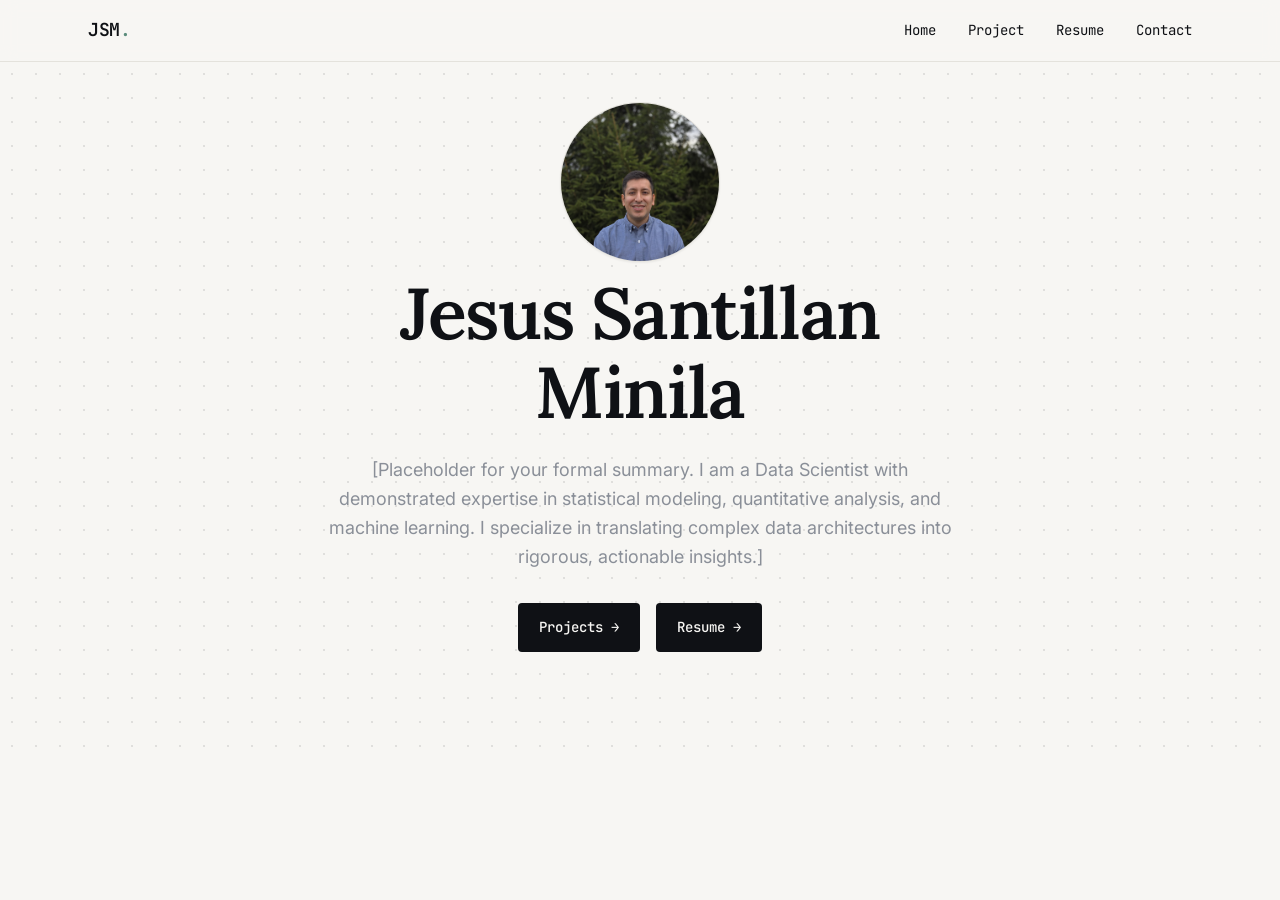
==== index.html @ cb958867 "css changes and general progress" ====
<!DOCTYPE html>
<html lang="en">
<head>
  <meta charset="UTF-8">
  <meta name="viewport" content="width=device-width, initial-scale=1.0">
  <title>Data Science Portfolio | [Your Name]</title>
  
  <link rel="stylesheet" href="style.css">
</head>
<body>

  <header class="site-header">
    <div class="container">
      <nav class="nav">
        <a href="#home" class="nav-logo">JSM<span class="blink">.</span></a>
        
        <div class="nav-links">
          <a href="#home">Home</a>
          <a href="#project">Project</a>
          <a href="#resume">Resume</a>
          <a href="#contact">Contact</a>
        </div>
        
        <button class="nav-toggle" aria-label="Toggle menu">Menu</button>
      </nav>
    </div>
  </header>

  <main>
    <section id="home" class="section bg-grid hero" style="padding-top: 2.5rem;">
      <div class="container container--prose text-center">
        
        <div>
          <img 
            src="assets/display_picture.jpg" 
            alt="Professional portrait of Jesus Santillan Minila" 
            style="border-radius: 50%; object-position: 50% 80%; border: var(--border-width) solid var(--color-border); width: 160px; height: 160px; object-fit: cover; margin: 0 auto; box-shadow: var(--shadow-sm);"
          />
        </div>

        <div class="stack stack--sm mt-2">
          
          <h1>Jesus Santillan Minila</h1>
          
          <p class="hero-sub text-center" style="margin-inline: auto;">
            [Placeholder for your formal summary. I am a Data Scientist with demonstrated expertise in statistical modeling, quantitative analysis, and machine learning. I specialize in translating complex data architectures into rigorous, actionable insights.]
          </p>
        </div>
        
        <div class="hero-actions" style="justify-content: center;">
          <a href="#project" class="btn btn-primary">Projects</a>
          <a href="#resume" class="btn btn-primary">Resume</a>
        </div>

      </div>
    </section>
  </main>

</body>
</html>
---- style.css ----
/* ==========================================================================
   PORTFOLIO STYLESHEET — Data Scientist Edition
   ==========================================================================
   Design language: a page that reads like an annotated notebook —
   dot-grid texture, mono "# comment" section labels, tabular-figure
   stat blocks. Built to be extended; everything is driven by the
   custom properties below.
   ========================================================================== */

/* --------------------------------------------------------------------------
   1. FONTS
   -------------------------------------------------------------------------- */
@import url('https://fonts.googleapis.com/css2?family=Lora:wght@400;500;600;700&family=Inter:wght@400;500;600;700&family=JetBrains+Mono:wght@400;500;600;700&display=swap');

/* --------------------------------------------------------------------------
   2. DESIGN TOKENS
   -------------------------------------------------------------------------- */
:root {
  /* Color palette */
  --color-ink: #0F1115;          /* primary text / dark backgrounds */
  --color-ink-soft: #1B1E24;     /* secondary dark surface */
  --color-paper: #F7F6F3;        /* primary light background */
  --color-paper-dim: #EFEDE7;    /* secondary light surface */
  --color-sage: #5B8C7B;         /* primary accent — terminal green, muted */
  --color-sage-dim: #44685B;     /* sage, darker, for text-on-light use */
  --color-rust: #C9683B;         /* secondary accent — used sparingly */
  --color-muted: #8A8F98;        /* secondary / caption text */
  --color-border: #E4E2DC;       /* hairlines on light surfaces */
  --color-border-dark: #2B2F37;  /* hairlines on dark surfaces */
  --color-white: #FFFFFF;

  /* Semantic color aliases */
  --color-bg: var(--color-paper);
  --color-bg-alt: var(--color-paper-dim);
  --color-bg-inverse: var(--color-ink);
  --color-text: var(--color-ink);
  --color-text-inverse: var(--color-paper);
  --color-text-muted: var(--color-muted);
  --color-accent: var(--color-sage);
  --color-accent-strong: var(--color-sage-dim);
  --color-highlight: var(--color-rust);
  --color-link: var(--color-sage-dim);
  --color-link-hover: var(--color-rust);

  /* Typography */
  --font-display: 'Lora', Georgia, 'Times New Roman', serif;
  --font-body: 'Inter', -apple-system, BlinkMacSystemFont, 'Segoe UI', sans-serif;
  --font-mono: 'JetBrains Mono', 'SFMono-Regular', Consolas, 'Liberation Mono', monospace;

  /* Type scale (fluid, clamps between mobile/desktop) */
  --fs-xs: 0.75rem;
  --fs-sm: 0.875rem;
  --fs-base: 1rem;
  --fs-md: 1.125rem;
  --fs-lg: clamp(1.25rem, 1.1rem + 0.6vw, 1.5rem);
  --fs-xl: clamp(1.75rem, 1.4rem + 1.5vw, 2.25rem);
  --fs-2xl: clamp(2.25rem, 1.7rem + 2.5vw, 3.25rem);
  --fs-3xl: clamp(2.75rem, 2rem + 4vw, 4.5rem);

  --lh-tight: 1.1;
  --lh-snug: 1.3;
  --lh-normal: 1.6;
  --lh-relaxed: 1.8;

  --ls-tight: -0.02em;
  --ls-normal: 0;
  --ls-wide: 0.06em;
  --ls-wider: 0.12em;

  /* Spacing scale */
  --space-1: 0.25rem;
  --space-2: 0.5rem;
  --space-3: 0.75rem;
  --space-4: 1rem;
  --space-5: 1.5rem;
  --space-6: 2rem;
  --space-7: 3rem;
  --space-8: 4rem;
  --space-9: 6rem;
  --space-10: 8rem;

  /* Layout */
  --measure-prose: 42rem;       /* ~680px reading column */
  --measure-wide: 72rem;        /* wide section container */
  --radius-sm: 4px;
  --radius-md: 8px;
  --radius-pill: 999px;
  --border-width: 1px;

  /* Motion */
  --ease-out: cubic-bezier(0.16, 1, 0.3, 1);
  --duration-fast: 150ms;
  --duration-base: 250ms;
  --duration-slow: 450ms;

  /* Shadow */
  --shadow-sm: 0 1px 2px rgba(15, 17, 21, 0.06);
  --shadow-md: 0 4px 16px rgba(15, 17, 21, 0.08);
  --shadow-lg: 0 12px 40px rgba(15, 17, 21, 0.12);

  /* Dot-grid texture (graph-paper signature motif) */
  --dot-grid: radial-gradient(circle, rgba(15, 17, 21, 0.10) 1px, transparent 1px);
  --dot-grid-size: 24px;
  --dot-grid-inverse: radial-gradient(circle, rgba(247, 246, 243, 0.14) 1px, transparent 1px);
}

/* --------------------------------------------------------------------------
   3. RESET
   -------------------------------------------------------------------------- */
*, *::before, *::after {
  box-sizing: border-box;
}

* {
  margin: 0;
}

html {
  -webkit-text-size-adjust: 100%;
  scroll-behavior: smooth;
}

@media (prefers-reduced-motion: reduce) {
  html {
    scroll-behavior: auto;
  }
  *, *::before, *::after {
    animation-duration: 0.01ms !important;
    animation-iteration-count: 1 !important;
    transition-duration: 0.01ms !important;
    scroll-behavior: auto !important;
  }
}

body {
  min-height: 100vh;
  font-family: var(--font-body);
  font-size: var(--fs-base);
  line-height: var(--lh-normal);
  color: var(--color-text);
  background-color: var(--color-bg);
  -webkit-font-smoothing: antialiased;
}

img, picture, svg, video {
  display: block;
  max-width: 100%;
}

input, button, textarea, select {
  font: inherit;
  color: inherit;
}

button {
  cursor: pointer;
  background: none;
  border: none;
}

a {
  color: var(--color-link);
  text-decoration: none;
}

ul, ol {
  list-style: none;
}

table {
  border-collapse: collapse;
  width: 100%;
}

/* --------------------------------------------------------------------------
   4. TYPOGRAPHY
   -------------------------------------------------------------------------- */
h1, h2, h3, h4, h5, h6 {
  font-family: var(--font-display);
  font-weight: 600;
  line-height: var(--lh-tight);
  letter-spacing: var(--ls-tight);
  color: var(--color-text);
  text-wrap: balance;
}

h1 { font-size: var(--fs-3xl); }
h2 { font-size: var(--fs-2xl); }
h3 { font-size: var(--fs-xl); }
h4 { font-size: var(--fs-lg); font-family: var(--font-body); font-weight: 600; }
h5, h6 { font-size: var(--fs-md); font-family: var(--font-body); font-weight: 600; }

p {
  max-width: var(--measure-prose);
  color: var(--color-text);
}

p + p {
  margin-top: var(--space-4);
}

.text-muted { color: var(--color-text-muted); }
.text-accent { color: var(--color-accent-strong); }

/* Mono utility text — labels, captions, stats, nav */
.mono,
.eyebrow,
.stat-label,
.tag,
code, pre, kbd, samp {
  font-family: var(--font-mono);
}

code, kbd, samp {
  font-size: 0.9em;
  background: var(--color-bg-alt);
  border: var(--border-width) solid var(--color-border);
  border-radius: var(--radius-sm);
  padding: 0.15em 0.4em;
}

pre {
  background: var(--color-ink);
  color: var(--color-paper);
  padding: var(--space-5);
  border-radius: var(--radius-md);
  overflow-x: auto;
  font-size: var(--fs-sm);
  line-height: var(--lh-relaxed);
}

pre code {
  background: none;
  border: none;
  padding: 0;
  color: inherit;
}

/* "# comment" style section label — the signature device.
   Reads like a code comment introducing the block below it. */
.eyebrow {
  display: inline-flex;
  align-items: center;
  gap: var(--space-2);
  font-size: var(--fs-sm);
  font-weight: 500;
  letter-spacing: var(--ls-wide);
  color: var(--color-accent-strong);
  margin-bottom: var(--space-3);
}

.eyebrow::before {
  content: "#";
  color: var(--color-muted);
  font-weight: 400;
}

a {
  transition: color var(--duration-fast) var(--ease-out);
}

a:hover {
  color: var(--color-link-hover);
}

a:focus-visible,
button:focus-visible,
input:focus-visible,
textarea:focus-visible,
[tabindex]:focus-visible {
  outline: 2px solid var(--color-accent-strong);
  outline-offset: 3px;
  border-radius: var(--radius-sm);
}

/* Inline text link with animated underline */
.link-underline {
  position: relative;
  color: var(--color-text);
  background-image: linear-gradient(var(--color-accent), var(--color-accent));
  background-size: 0% 1px;
  background-position: 0 100%;
  background-repeat: no-repeat;
  padding-bottom: 2px;
  transition: background-size var(--duration-base) var(--ease-out);
}

.link-underline:hover {
  background-size: 100% 1px;
  color: var(--color-text);
}

/* --------------------------------------------------------------------------
   5. LAYOUT PRIMITIVES
   -------------------------------------------------------------------------- */
.container {
  width: 100%;
  max-width: var(--measure-wide);
  margin-inline: auto;
  padding-inline: var(--space-5);
}

.container--prose {
  max-width: var(--measure-prose);
}

.section {
  padding-block: var(--space-9);
}

.section--tight {
  padding-block: var(--space-7);
}

.section--alt {
  background-color: var(--color-bg-alt);
}

.section--inverse {
  background-color: var(--color-bg-inverse);
  color: var(--color-text-inverse);
}

.section--inverse h1,
.section--inverse h2,
.section--inverse h3,
.section--inverse h4 {
  color: var(--color-text-inverse);
}

.section--inverse .eyebrow {
  color: var(--color-accent);
}

.section--inverse a {
  color: var(--color-accent);
}

.section--inverse a:hover {
  color: var(--color-rust);
}

/* Dot-grid texture, the recurring "graph paper" motif.
   Apply to a section to give it the notebook backdrop. */
.bg-grid {
  background-image: var(--dot-grid);
  background-size: var(--dot-grid-size) var(--dot-grid-size);
}

.bg-grid.section--inverse {
  background-image: var(--dot-grid-inverse);
}

.stack > * + * {
  margin-top: var(--space-5);
}

.stack--sm > * + * { margin-top: var(--space-3); }
.stack--lg > * + * { margin-top: var(--space-7); }

.cluster {
  display: flex;
  flex-wrap: wrap;
  align-items: center;
  gap: var(--space-3);
}

.grid {
  display: grid;
  gap: var(--space-6);
}

.grid--2 { grid-template-columns: repeat(2, 1fr); }
.grid--3 { grid-template-columns: repeat(3, 1fr); }
.grid--4 { grid-template-columns: repeat(4, 1fr); }

@media (max-width: 900px) {
  .grid--3, .grid--4 { grid-template-columns: repeat(2, 1fr); }
}

@media (max-width: 600px) {
  .grid--2, .grid--3, .grid--4 { grid-template-columns: 1fr; }
}

/* --------------------------------------------------------------------------
   6. NAVIGATION
   -------------------------------------------------------------------------- */
.site-header {
  position: sticky;
  top: 0;
  z-index: 50;
  background-color: rgba(247, 246, 243, 0.88);
  backdrop-filter: blur(8px);
  border-bottom: var(--border-width) solid var(--color-border);
}

.nav {
  display: flex;
  align-items: center;
  justify-content: space-between;
  padding-block: var(--space-4);
}

.nav-logo {
  font-family: var(--font-mono);
  font-weight: 600;
  font-size: var(--fs-md);
  color: var(--color-text);
  letter-spacing: var(--ls-tight);
}

.nav-logo .blink {
  color: var(--color-accent);
}

.nav-links {
  display: flex;
  gap: var(--space-6);
  font-family: var(--font-mono);
  font-size: var(--fs-sm);
}

.nav-links a {
  color: var(--color-text);
  position: relative;
}

.nav-links a::before {
  content: "";
  position: absolute;
  left: 0;
  bottom: -4px;
  width: 0;
  height: 2px;
  background: var(--color-accent);
  transition: width var(--duration-base) var(--ease-out);
}

.nav-links a:hover::before {
  width: 100%;
}

.nav-toggle {
  display: none;
}

@media (max-width: 700px) {
  .nav-links {
    display: none;
  }
  .nav-toggle {
    display: inline-flex;
  }
}

/* --------------------------------------------------------------------------
   7. HERO
   -------------------------------------------------------------------------- */
.hero {
  padding-block: var(--space-10) var(--space-9);
  position: relative;
}

.hero-kicker {
  font-family: var(--font-mono);
  font-size: var(--fs-sm);
  letter-spacing: var(--ls-wide);
  color: var(--color-accent-strong);
}

.hero h1 {
  margin-top: var(--space-3);
  max-width: 18ch;
}

.hero-sub {
  margin-top: var(--space-5);
  font-size: var(--fs-md);
  color: var(--color-text-muted);
  max-width: var(--measure-prose);
}

.hero-actions {
  margin-top: var(--space-6);
  display: flex;
  gap: var(--space-4);
  flex-wrap: wrap;
}

/* --------------------------------------------------------------------------
   8. BUTTONS
   -------------------------------------------------------------------------- */
.btn {
  display: inline-flex;
  align-items: center;
  gap: var(--space-2);
  font-family: var(--font-mono);
  font-size: var(--fs-sm);
  font-weight: 500;
  letter-spacing: var(--ls-normal);
  padding: 0.75rem 1.25rem;
  border-radius: var(--radius-sm);
  border: var(--border-width) solid transparent;
  transition: transform var(--duration-fast) var(--ease-out),
              background-color var(--duration-fast) var(--ease-out),
              border-color var(--duration-fast) var(--ease-out),
              color var(--duration-fast) var(--ease-out);
}

.btn:active {
  transform: translateY(1px);
}

.btn-primary {
  background-color: var(--color-ink);
  color: var(--color-paper);
}

.btn-primary:hover {
  background-color: var(--color-sage-dim);
  color: var(--color-paper);
}

.btn-outline {
  background-color: transparent;
  border-color: var(--color-border);
  color: var(--color-text);
}

.btn-outline:hover {
  border-color: var(--color-accent-strong);
  color: var(--color-accent-strong);
}

.btn::after {
  content: "→";
  transition: transform var(--duration-fast) var(--ease-out);
}

.btn:hover::after {
  transform: translateX(3px);
}

/* --------------------------------------------------------------------------
   9. STAT BLOCKS (terminal-output style)
   -------------------------------------------------------------------------- */
.stat-grid {
  display: grid;
  grid-template-columns: repeat(auto-fit, minmax(140px, 1fr));
  gap: var(--space-6);
  border-top: var(--border-width) solid var(--color-border);
  border-bottom: var(--border-width) solid var(--color-border);
  padding-block: var(--space-6);
}

.stat {
  display: flex;
  flex-direction: column;
  gap: var(--space-1);
}

.stat-value {
  font-family: var(--font-mono);
  font-size: var(--fs-xl);
  font-weight: 600;
  font-variant-numeric: tabular-nums;
  color: var(--color-text);
}

.stat-value .unit {
  font-size: 0.55em;
  color: var(--color-muted);
  margin-left: 0.2em;
}

.stat-label {
  font-size: var(--fs-xs);
  letter-spacing: var(--ls-wide);
  color: var(--color-text-muted);
  text-transform: uppercase;
}

/* --------------------------------------------------------------------------
   10. CARDS (projects / writing)
   -------------------------------------------------------------------------- */
.card {
  display: flex;
  flex-direction: column;
  background-color: var(--color-white);
  border: var(--border-width) solid var(--color-border);
  border-radius: var(--radius-md);
  padding: var(--space-6);
  transition: transform var(--duration-base) var(--ease-out),
              box-shadow var(--duration-base) var(--ease-out),
              border-color var(--duration-base) var(--ease-out);
}

.card:hover {
  transform: translateY(-4px);
  box-shadow: var(--shadow-md);
  border-color: var(--color-accent);
}

.card-eyebrow {
  font-family: var(--font-mono);
  font-size: var(--fs-xs);
  color: var(--color-muted);
  letter-spacing: var(--ls-wide);
  text-transform: uppercase;
}

.card h3 {
  margin-top: var(--space-2);
  font-size: var(--fs-lg);
}

.card p {
  margin-top: var(--space-3);
  color: var(--color-text-muted);
  font-size: var(--fs-sm);
}

.card-footer {
  margin-top: var(--space-5);
  display: flex;
  align-items: center;
  justify-content: space-between;
}

.card-link {
  font-family: var(--font-mono);
  font-size: var(--fs-sm);
  font-weight: 500;
  color: var(--color-accent-strong);
}

/* Tag / pill — used for tech stacks, skills */
.tag-list {
  display: flex;
  flex-wrap: wrap;
  gap: var(--space-2);
  margin-top: var(--space-4);
}

.tag {
  font-size: var(--fs-xs);
  padding: 0.3rem 0.65rem;
  border-radius: var(--radius-pill);
  background-color: var(--color-bg-alt);
  border: var(--border-width) solid var(--color-border);
  color: var(--color-text-muted);
}

/* --------------------------------------------------------------------------
   11. TIMELINE (experience)
   -------------------------------------------------------------------------- */
.timeline {
  border-left: var(--border-width) solid var(--color-border);
  padding-left: var(--space-6);
}

.timeline-item {
  position: relative;
  padding-bottom: var(--space-7);
}

.timeline-item:last-child {
  padding-bottom: 0;
}

.timeline-item::before {
  content: "";
  position: absolute;
  left: calc(-1 * var(--space-6) - 5px);
  top: 0.4em;
  width: 9px;
  height: 9px;
  border-radius: 50%;
  background-color: var(--color-accent);
  border: 2px solid var(--color-bg);
}

.timeline-date {
  font-family: var(--font-mono);
  font-size: var(--fs-xs);
  color: var(--color-muted);
  letter-spacing: var(--ls-wide);
  text-transform: uppercase;
}

.timeline-item h3 {
  margin-top: var(--space-1);
  font-size: var(--fs-md);
}

.timeline-item h4 {
  color: var(--color-text-muted);
  font-weight: 500;
  font-size: var(--fs-sm);
  margin-top: var(--space-1);
}

.timeline-item p {
  margin-top: var(--space-3);
  font-size: var(--fs-sm);
  color: var(--color-text-muted);
}

/* --------------------------------------------------------------------------
   12. TABLE (for dataset/results display)
   -------------------------------------------------------------------------- */
.data-table {
  font-family: var(--font-mono);
  font-size: var(--fs-sm);
}

.data-table th,
.data-table td {
  text-align: left;
  padding: var(--space-3) var(--space-4);
  border-bottom: var(--border-width) solid var(--color-border);
}

.data-table th {
  color: var(--color-text-muted);
  font-weight: 500;
  letter-spacing: var(--ls-wide);
  text-transform: uppercase;
  font-size: var(--fs-xs);
}

.data-table td {
  font-variant-numeric: tabular-nums;
}

.data-table tbody tr:hover {
  background-color: var(--color-bg-alt);
}

/* --------------------------------------------------------------------------
   13. FORMS (contact)
   -------------------------------------------------------------------------- */
.field {
  display: flex;
  flex-direction: column;
  gap: var(--space-2);
}

.field label {
  font-family: var(--font-mono);
  font-size: var(--fs-xs);
  letter-spacing: var(--ls-wide);
  text-transform: uppercase;
  color: var(--color-text-muted);
}

.field input,
.field textarea {
  padding: 0.75rem 1rem;
  background-color: var(--color-white);
  border: var(--border-width) solid var(--color-border);
  border-radius: var(--radius-sm);
  font-size: var(--fs-base);
  transition: border-color var(--duration-fast) var(--ease-out);
}

.field input:focus,
.field textarea:focus {
  border-color: var(--color-accent-strong);
  outline: none;
}

.field textarea {
  min-height: 140px;
  resize: vertical;
}

/* --------------------------------------------------------------------------
   14. FOOTER
   -------------------------------------------------------------------------- */
.site-footer {
  padding-block: var(--space-7);
  border-top: var(--border-width) solid var(--color-border);
}

.footer-row {
  display: flex;
  align-items: center;
  justify-content: space-between;
  flex-wrap: wrap;
  gap: var(--space-4);
}

.footer-meta {
  font-family: var(--font-mono);
  font-size: var(--fs-xs);
  color: var(--color-text-muted);
}

.footer-links {
  display: flex;
  gap: var(--space-5);
}

.footer-links a {
  font-family: var(--font-mono);
  font-size: var(--fs-sm);
  color: var(--color-text);
}

/* --------------------------------------------------------------------------
   15. UTILITIES
   -------------------------------------------------------------------------- */
.visually-hidden {
  position: absolute;
  width: 1px;
  height: 1px;
  overflow: hidden;
  clip: rect(0 0 0 0);
  white-space: nowrap;
}

.text-center { text-align: center; }
.flex { display: flex; }
.items-center { align-items: center; }
.justify-between { justify-content: space-between; }
.gap-2 { gap: var(--space-2); }
.gap-4 { gap: var(--space-4); }
.mt-2 { margin-top: var(--space-2); }
.mt-4 { margin-top: var(--space-4); }
.mt-6 { margin-top: var(--space-6); }
.mt-8 { margin-top: var(--space-8); }

/* Simple fade/rise-in utility for scroll reveals (pair with a tiny JS
   IntersectionObserver if/when you want scroll-triggered animation). */
.reveal {
  opacity: 0;
  transform: translateY(16px);
  transition: opacity var(--duration-slow) var(--ease-out),
              transform var(--duration-slow) var(--ease-out);
}

.reveal.is-visible {
  opacity: 1;
  transform: translateY(0);
}

@media (prefers-reduced-motion: reduce) {
  .reveal {
    opacity: 1;
    transform: none;
  }
}

/* --------------------------------------------------------------------------
   16. RESPONSIVE ADJUSTMENTS
   -------------------------------------------------------------------------- */
@media (max-width: 700px) {
  .container {
    padding-inline: var(--space-4);
  }

  .section {
    padding-block: var(--space-7);
  }

  .hero {
    padding-block: var(--space-8) var(--space-7);
  }

  .footer-row {
    flex-direction: column;
    align-items: flex-start;
  }
}
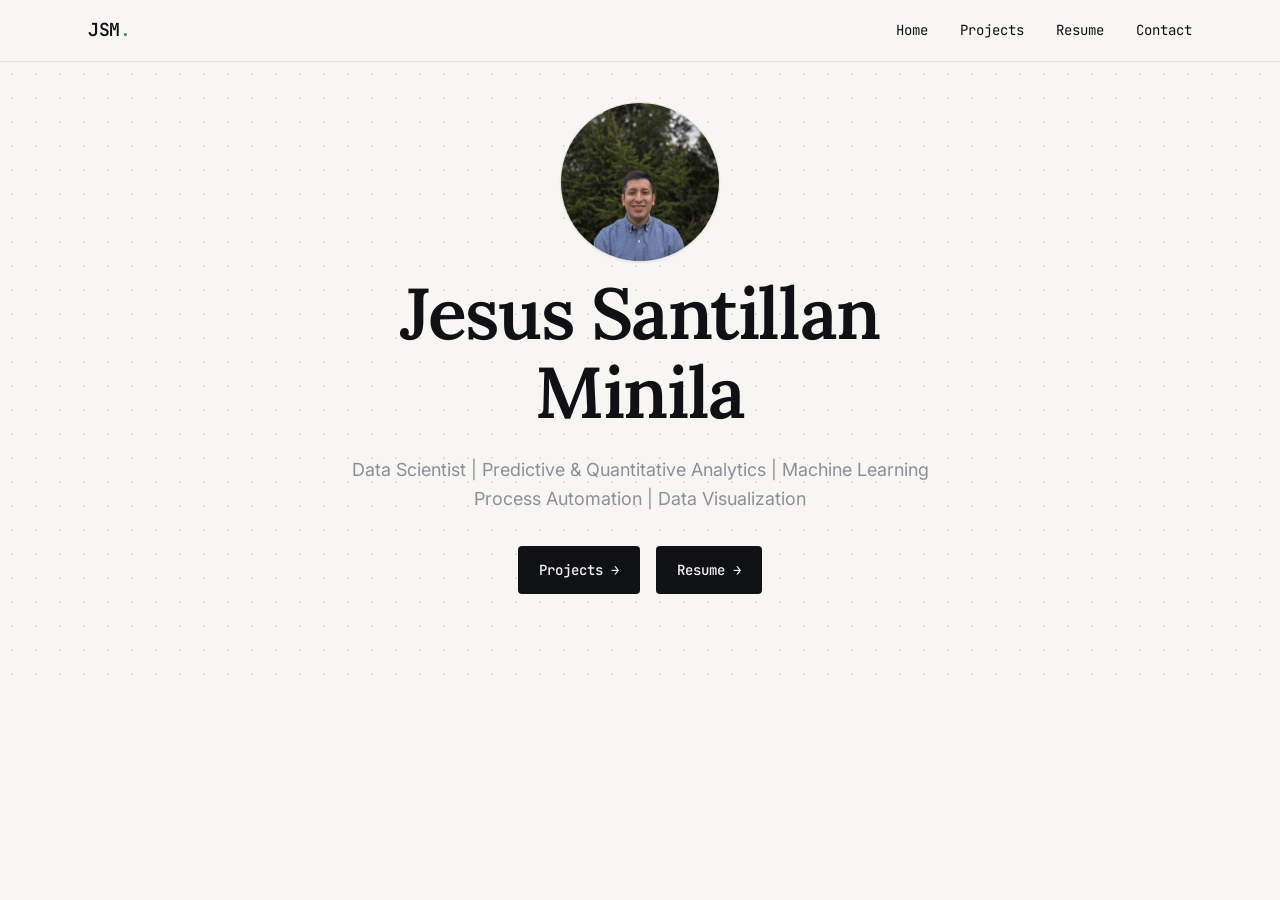
==== commit 63a60c90: "summary" ====
--- a/index.html
+++ b/index.html
@@ -16,7 +16,7 @@
         
         <div class="nav-links">
           <a href="#home">Home</a>
-          <a href="#project">Project</a>
+          <a href="#project">Projects</a>
           <a href="#resume">Resume</a>
           <a href="#contact">Contact</a>
         </div>
@@ -43,7 +43,7 @@
           <h1>Jesus Santillan Minila</h1>
           
           <p class="hero-sub text-center" style="margin-inline: auto;">
-            [Placeholder for your formal summary. I am a Data Scientist with demonstrated expertise in statistical modeling, quantitative analysis, and machine learning. I specialize in translating complex data architectures into rigorous, actionable insights.]
+            Data Scientist | Predictive & Quantitative Analytics | Machine Learning <br> Process Automation | Data Visualization
           </p>
         </div>
         
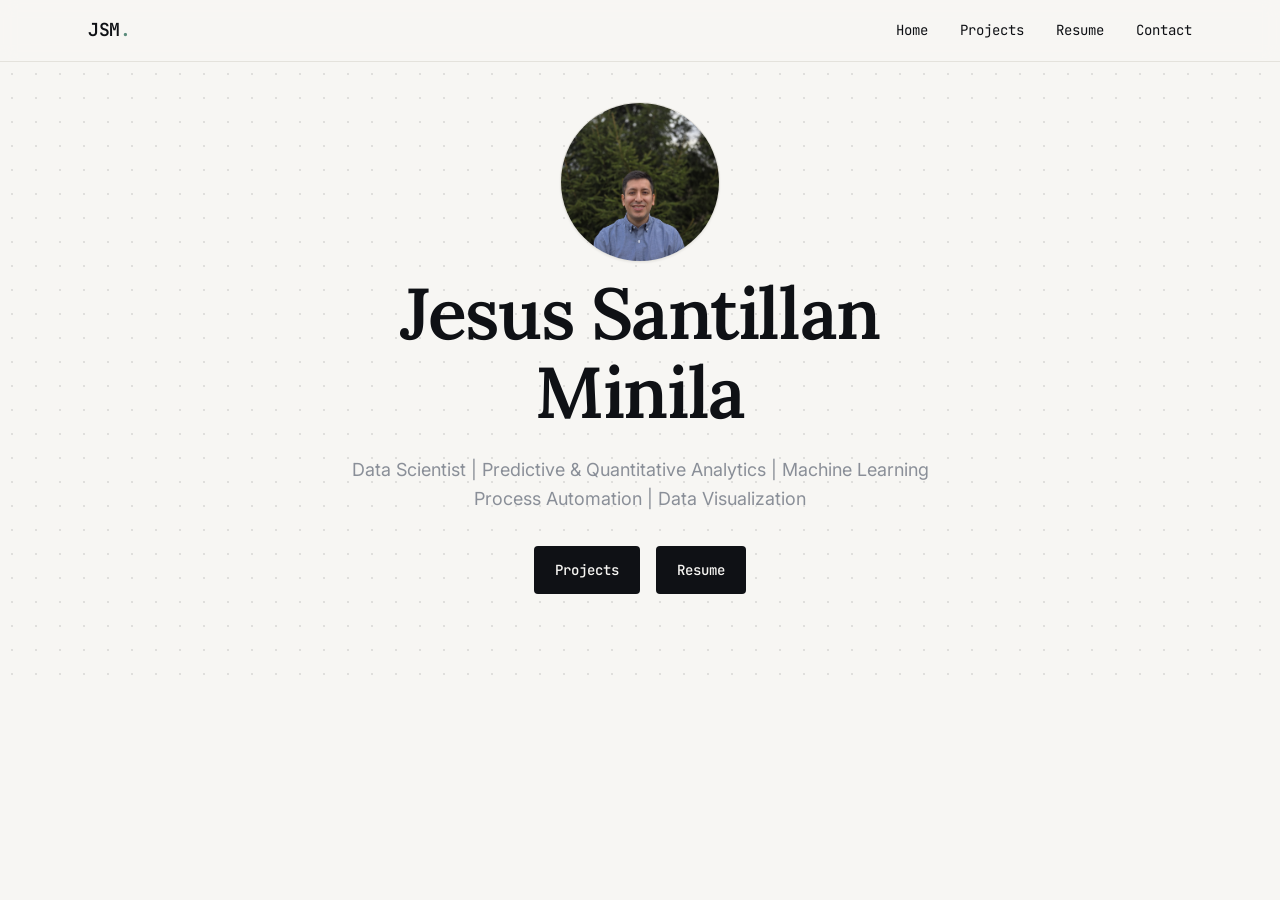
==== commit 879c32b4: "added projects tab" ====
--- a/index.html
+++ b/index.html
@@ -15,10 +15,10 @@
         <a href="#home" class="nav-logo">JSM<span class="blink">.</span></a>
         
         <div class="nav-links">
-          <a href="#home">Home</a>
-          <a href="#project">Projects</a>
+          <a href="index.html">Home</a>
+          <a href="projects.html">Projects</a>
           <a href="#resume">Resume</a>
-          <a href="#contact">Contact</a>
+          <a href="contact.html">Contact</a>
         </div>
         
         <button class="nav-toggle" aria-label="Toggle menu">Menu</button>
@@ -48,7 +48,7 @@
         </div>
         
         <div class="hero-actions" style="justify-content: center;">
-          <a href="#project" class="btn btn-primary">Projects</a>
+          <a href="projects.html" class="btn btn-primary">Projects</a>
           <a href="#resume" class="btn btn-primary">Resume</a>
         </div>
 
--- a/style.css
+++ b/style.css
@@ -532,14 +532,14 @@
   color: var(--color-accent-strong);
 }
 
-.btn::after {
+/* .btn::after {
   content: "→";
   transition: transform var(--duration-fast) var(--ease-out);
 }
 
 .btn:hover::after {
   transform: translateX(3px);
-}
+} */
 
 /* --------------------------------------------------------------------------
    9. STAT BLOCKS (terminal-output style)
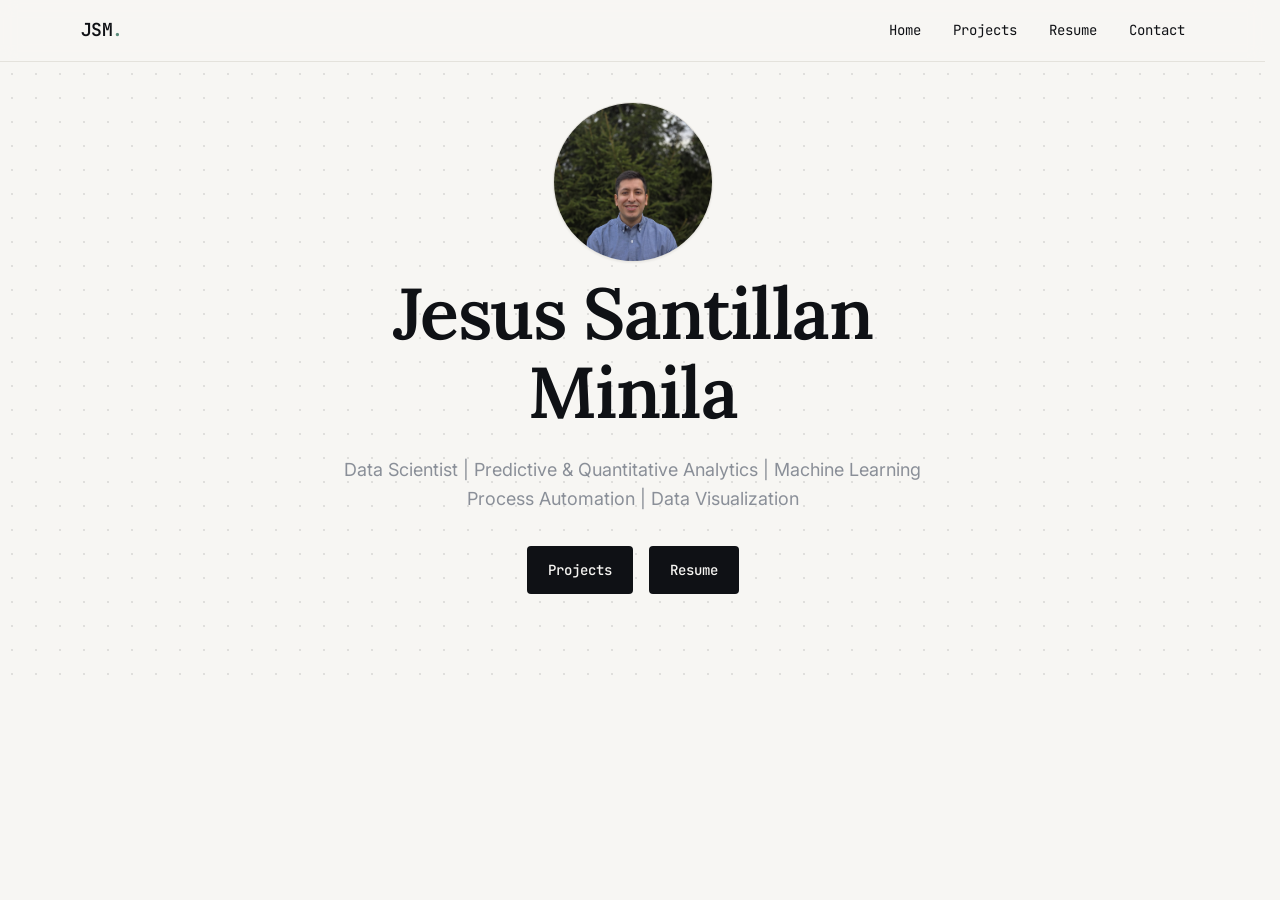
==== commit 6d1e9ed0: "adding favicon" ====
--- a/index.html
+++ b/index.html
@@ -3,21 +3,22 @@
 <head>
   <meta charset="UTF-8">
   <meta name="viewport" content="width=device-width, initial-scale=1.0">
-  <title>Data Science Portfolio | [Your Name]</title>
+  <title>Home | Jesus Santillan Minila</title>
   
   <link rel="stylesheet" href="style.css">
+  <link rel="icon" href="data:image/svg+xml,<svg xmlns='http://www.w3.org/2000/svg' viewBox='0 0 100 100'><text y='.9em' font-size='90'>Σ</text></svg>">
 </head>
 <body>
 
   <header class="site-header">
     <div class="container">
       <nav class="nav">
-        <a href="#home" class="nav-logo">JSM<span class="blink">.</span></a>
+        <a href="https://jesusasantillanminila.github.io/" class="nav-logo">JSM<span class="blink">.</span></a>
         
         <div class="nav-links">
-          <a href="index.html">Home</a>
+          <a href="https://jesusasantillanminila.github.io/">Home</a>
           <a href="projects.html">Projects</a>
-          <a href="#resume">Resume</a>
+          <a href="resume.html">Resume</a>
           <a href="contact.html">Contact</a>
         </div>
         
@@ -49,12 +50,28 @@
         
         <div class="hero-actions" style="justify-content: center;">
           <a href="projects.html" class="btn btn-primary">Projects</a>
-          <a href="#resume" class="btn btn-primary">Resume</a>
+          <a href="resume.html" class="btn btn-primary">Resume</a>
         </div>
 
       </div>
     </section>
   </main>
 
+<script>
+    const navToggle = document.querySelector('.nav-toggle');
+    const navLinks = document.querySelector('.nav-links');
+
+    navToggle.addEventListener('click', () => {
+      navLinks.classList.toggle('is-open');
+      
+      // Optional: Update the text so it says "Close" when open
+      if (navLinks.classList.contains('is-open')) {
+        navToggle.textContent = 'Close';
+      } else {
+        navToggle.textContent = 'Menu';
+      }
+    });
+  </script>
+
 </body>
 </html>
--- a/style.css
+++ b/style.css
@@ -118,6 +118,7 @@
 html {
   -webkit-text-size-adjust: 100%;
   scroll-behavior: smooth;
+  scrollbar-gutter: stable;
 }
 
 @media (prefers-reduced-motion: reduce) {
@@ -447,7 +448,22 @@
 @media (max-width: 700px) {
   .nav-links {
     display: none;
+    flex-direction: column;
+    position: absolute;
+    top: 100%; /* Positions it right below the header */
+    left: 0;
+    width: 100%;
+    background-color: rgba(247, 246, 243, 0.95); /* Matches your header styling */
+    padding: var(--space-4) var(--space-5);
+    border-bottom: var(--border-width) solid var(--color-border);
+    box-shadow: var(--shadow-sm);
   }
+  
+  /* This is the class our JavaScript will add/remove */
+  .nav-links.is-open {
+    display: flex;
+  }
+  
   .nav-toggle {
     display: inline-flex;
   }
@@ -872,4 +888,59 @@
     flex-direction: column;
     align-items: flex-start;
   }
+}
+
+/* --------------------------------------------------------------------------
+   17. SEARCH BAR STYLES
+   -------------------------------------------------------------------------- */
+.search-container {
+  margin-top: var(--space-4);
+  margin-bottom: var(--space-6);
+}
+
+.search-input {
+  width: 100%;
+  padding: 0.75rem 1rem;
+  background-color: var(--color-white);
+  border: var(--border-width) solid var(--color-border);
+  border-radius: var(--radius-sm);
+  font-family: var(--font-body);
+  font-size: var(--fs-base);
+  color: var(--color-text);
+  transition: border-color var(--duration-fast) var(--ease-out),
+              box-shadow var(--duration-fast) var(--ease-out);
+}
+
+.search-input:focus {
+  border-color: var(--color-accent-strong);
+  outline: none;
+  box-shadow: 0 0 0 2px rgba(91, 140, 123, 0.2); /* Soft sage glow */
+}
+
+/* Utility class applied by JavaScript to hide non-matching cards */
+.is-hidden {
+  display: none !important;
+}
+
+/* --------------------------------------------------------------------------
+   18. DOWNLOAD BADGE
+   -------------------------------------------------------------------------- */
+.download-badge {
+    display: inline-flex;
+    align-items: center;
+    gap: var(--space-2);
+    padding: var(--space-2) var(--space-3);
+    background-color: var(--color-bg-alt);
+    border: var(--border-width) solid var(--color-border);
+    border-radius: var(--radius-sm);
+    font-family: var(--font-mono);
+    font-size: var(--fs-xs);
+    color: var(--color-text-muted);
+    width: fit-content;
+}
+
+.download-badge strong {
+    color: var(--color-ink);
+    font-weight: 600;
+    font-variant-numeric: tabular-nums;
 }
